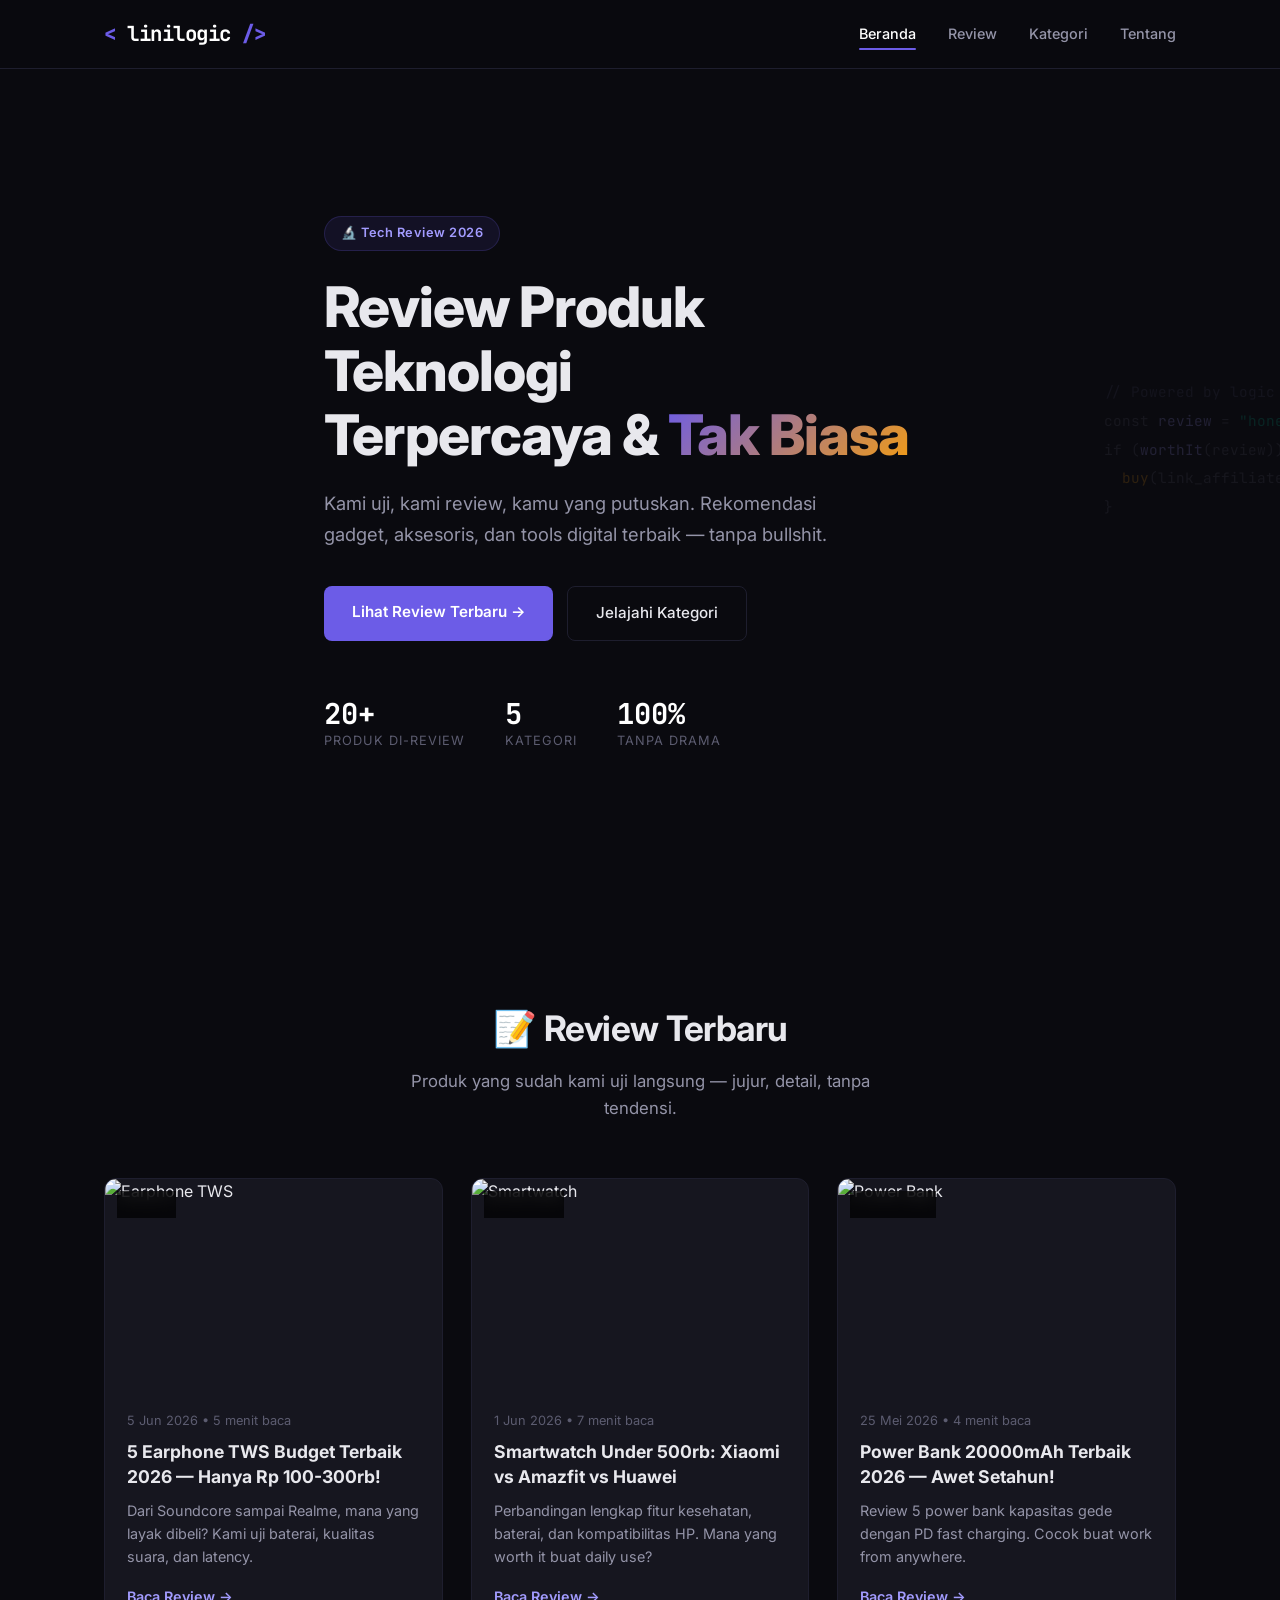
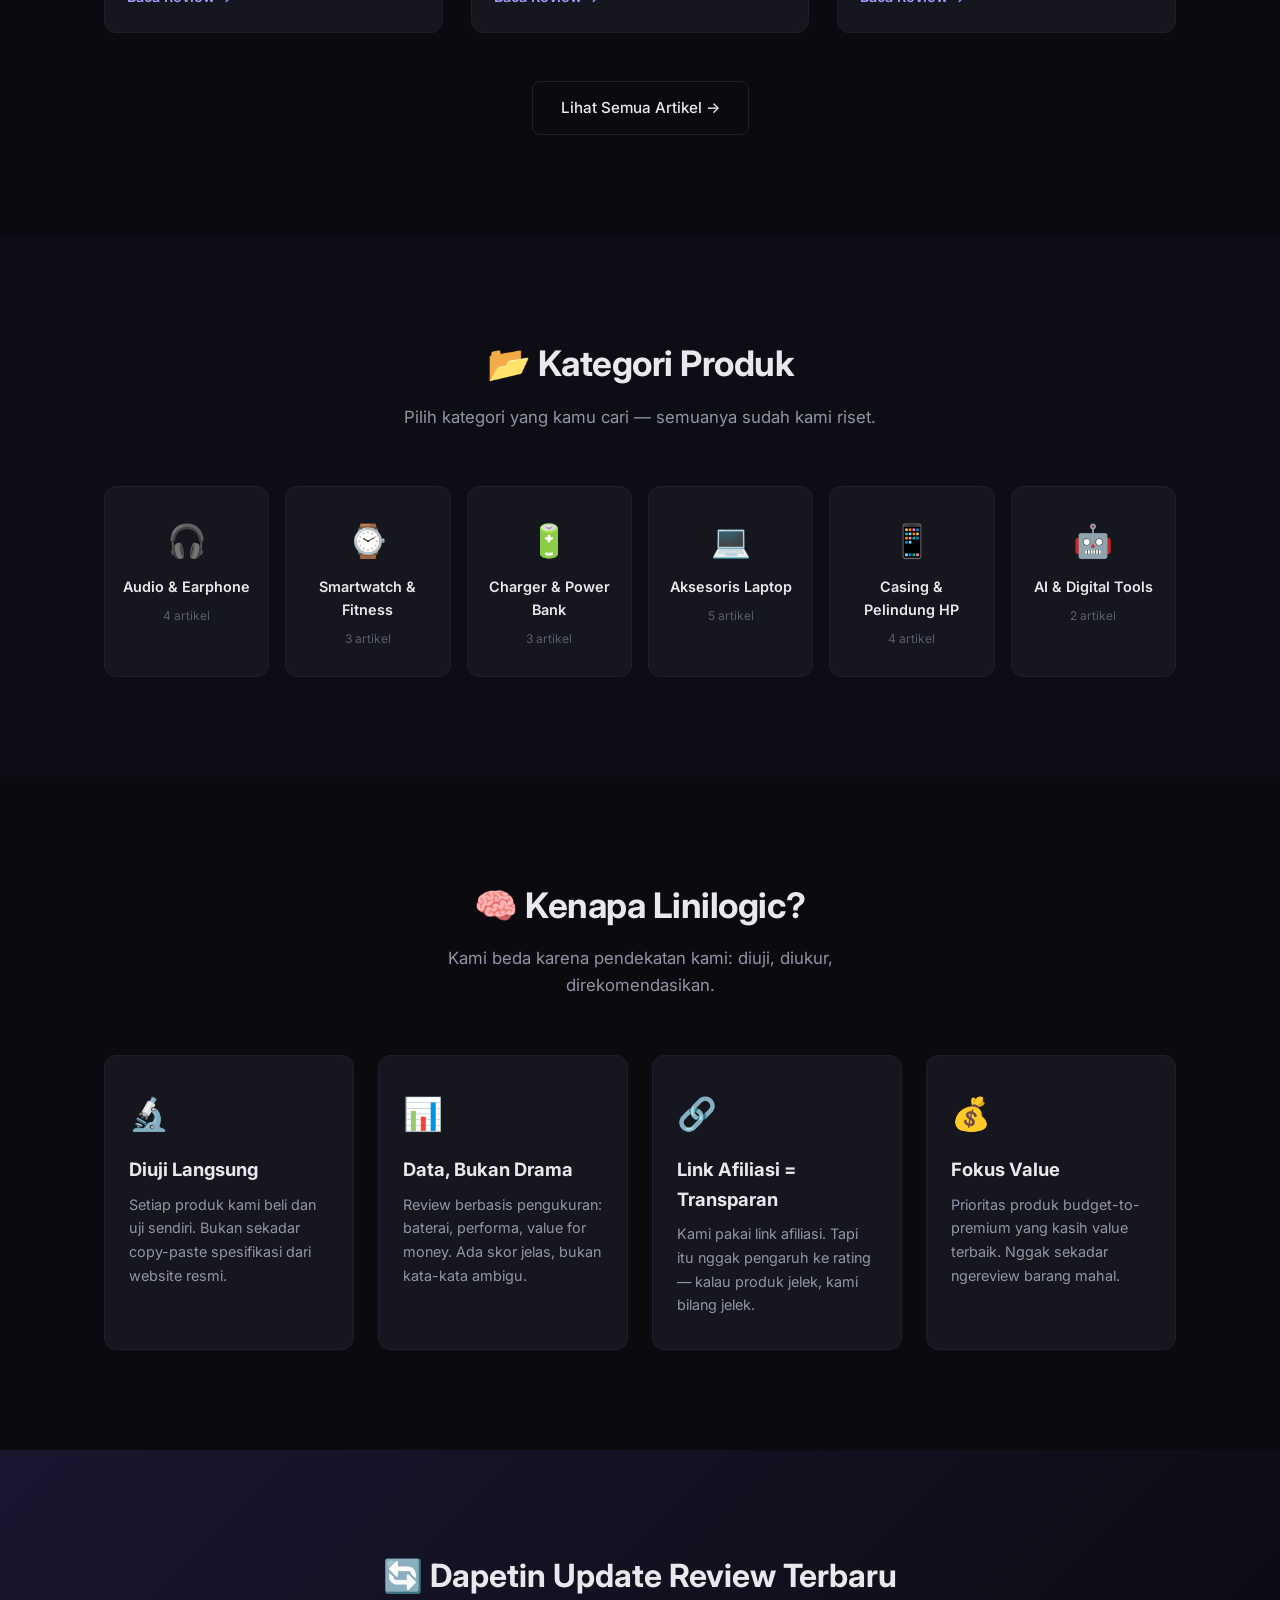
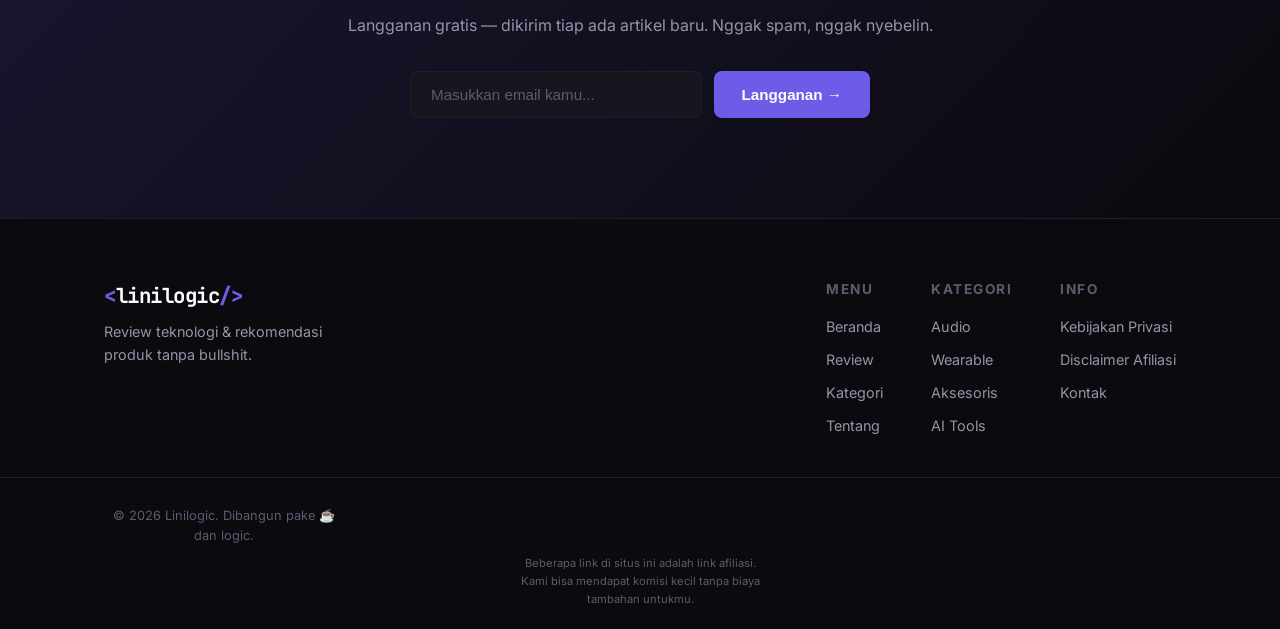
==== index.html @ 6d286528 "Initial commit: landing page + review TWS earphone + struktur website" ====
<!DOCTYPE html>
<html lang="id">
<head>
  <meta charset="UTF-8" />
  <meta name="viewport" content="width=device-width, initial-scale=1.0" />
  <meta name="description" content="Linilogic - Review gadget, teknologi, dan rekomendasi produk terbaik 2026. Temukan smartwatch, earphone TWS, aksesoris laptop dan lainnya." />
  <title>Linilogic — Review Teknologi & Rekomendasi Produk</title>
  <link rel="stylesheet" href="css/style.css" />
  <link rel="preconnect" href="https://fonts.googleapis.com" />
  <link href="https://fonts.googleapis.com/css2?family=Inter:wght@400;500;600;700;800&family=JetBrains+Mono:wght@400;600&display=swap" rel="stylesheet" />
</head>
<body>

  <!-- ===== NAVBAR ===== -->
  <nav class="navbar">
    <div class="container nav-container">
      <a href="." class="logo">
        <span class="logo-accent">&lt;</span>
        linilogic
        <span class="logo-accent">/&gt;</span>
      </a>
      <div class="nav-links">
        <a href="." class="active">Beranda</a>
        <a href="reviews/">Review</a>
        <a href="#kategori">Kategori</a>
        <a href="#tentang">Tentang</a>
      </div>
      <button class="mobile-menu-btn" onclick="this.parentElement.classList.toggle('open')">☰</button>
    </div>
  </nav>

  <!-- ===== HERO SECTION ===== -->
  <section class="hero">
    <div class="container hero-content">
      <div class="hero-badge">🔬 Tech Review 2026</div>
      <h1>Review Produk Teknologi<br/>Terpercaya & <span class="gradient-text">Tak Biasa</span></h1>
      <p class="hero-sub">Kami uji, kami review, kamu yang putuskan. Rekomendasi gadget, aksesoris, dan tools digital terbaik — tanpa bullshit.</p>
      <div class="hero-actions">
        <a href="#artikel" class="btn-primary">Lihat Review Terbaru →</a>
        <a href="#kategori" class="btn-secondary">Jelajahi Kategori</a>
      </div>
      <div class="hero-stats">
        <div class="stat-item">
          <span class="stat-number">20+</span>
          <span class="stat-label">Produk Di-review</span>
        </div>
        <div class="stat-item">
          <span class="stat-number">5</span>
          <span class="stat-label">Kategori</span>
        </div>
        <div class="stat-item">
          <span class="stat-number">100%</span>
          <span class="stat-label">Tanpa Drama</span>
        </div>
      </div>
    </div>
    <div class="hero-decoration">
      <div class="code-snippet">
        <span class="code-comment">// Powered by logic</span>
        <span>const <span class="code-keyword">review</span> = <span class="code-string">"honest"</span>;</span>
        <span>if (<span class="code-keyword">worthIt</span>(review)) {</span>
        <span>&nbsp;&nbsp;<span class="code-func">buy</span>(link_affiliate);</span>
        <span>}</span>
      </div>
    </div>
  </section>

  <!-- ===== ARTIKEL TERBARU ===== -->
  <section class="section" id="artikel">
    <div class="container">
      <div class="section-header">
        <h2>📝 Review Terbaru</h2>
        <p>Produk yang sudah kami uji langsung — jujur, detail, tanpa tendensi.</p>
      </div>
      <div class="article-grid">

        <!-- Card 1 -->
        <article class="card">
          <div class="card-image">
            <img src="https://images.unsplash.com/photo-1606220945770-b5b6b2c55bf2?w=400&q=80" alt="Earphone TWS" loading="lazy" />
            <span class="card-category">Audio</span>
          </div>
          <div class="card-body">
            <div class="card-meta">5 Jun 2026 • 5 menit baca</div>
            <h3><a href="reviews/earphone-tws-terbaik-2026.html">5 Earphone TWS Budget Terbaik 2026 — Hanya Rp 100-300rb!</a></h3>
            <p>Dari Soundcore sampai Realme, mana yang layak dibeli? Kami uji baterai, kualitas suara, dan latency.</p>
            <a href="reviews/earphone-tws-terbaik-2026.html" class="card-cta">Baca Review →</a>
          </div>
        </article>

        <!-- Card 2 -->
        <article class="card">
          <div class="card-image">
            <img src="https://images.unsplash.com/photo-1523275335684-37898b6baf30?w=400&q=80" alt="Smartwatch" loading="lazy" />
            <span class="card-category">Wearable</span>
          </div>
          <div class="card-body">
            <div class="card-meta">1 Jun 2026 • 7 menit baca</div>
            <h3><a href="#">Smartwatch Under 500rb: Xiaomi vs Amazfit vs Huawei</a></h3>
            <p>Perbandingan lengkap fitur kesehatan, baterai, dan kompatibilitas HP. Mana yang worth it buat daily use?</p>
            <a href="#" class="card-cta">Baca Review →</a>
          </div>
        </article>

        <!-- Card 3 -->
        <article class="card">
          <div class="card-image">
            <img src="https://images.unsplash.com/photo-1585829365295-ab7cd400c167?w=400&q=80" alt="Power Bank" loading="lazy" />
            <span class="card-category">Aksesoris</span>
          </div>
          <div class="card-body">
            <div class="card-meta">25 Mei 2026 • 4 menit baca</div>
            <h3><a href="#">Power Bank 20000mAh Terbaik 2026 — Awet Setahun!</a></h3>
            <p>Review 5 power bank kapasitas gede dengan PD fast charging. Cocok buat work from anywhere.</p>
            <a href="#" class="card-cta">Baca Review →</a>
          </div>
        </article>

      </div>
      <div class="section-footer">
        <a href="reviews/" class="btn-secondary">Lihat Semua Artikel →</a>
      </div>
    </div>
  </section>

  <!-- ===== KATEGORI ===== -->
  <section class="section section-dark" id="kategori">
    <div class="container">
      <div class="section-header">
        <h2>📂 Kategori Produk</h2>
        <p>Pilih kategori yang kamu cari — semuanya sudah kami riset.</p>
      </div>
      <div class="category-grid">
        <a href="#" class="category-card">
          <span class="category-icon">🎧</span>
          <span class="category-name">Audio & Earphone</span>
          <span class="category-count">4 artikel</span>
        </a>
        <a href="#" class="category-card">
          <span class="category-icon">⌚</span>
          <span class="category-name">Smartwatch & Fitness</span>
          <span class="category-count">3 artikel</span>
        </a>
        <a href="#" class="category-card">
          <span class="category-icon">🔋</span>
          <span class="category-name">Charger & Power Bank</span>
          <span class="category-count">3 artikel</span>
        </a>
        <a href="#" class="category-card">
          <span class="category-icon">💻</span>
          <span class="category-name">Aksesoris Laptop</span>
          <span class="category-count">5 artikel</span>
        </a>
        <a href="#" class="category-card">
          <span class="category-icon">📱</span>
          <span class="category-name">Casing & Pelindung HP</span>
          <span class="category-count">4 artikel</span>
        </a>
        <a href="#" class="category-card">
          <span class="category-icon">🤖</span>
          <span class="category-name">AI & Digital Tools</span>
          <span class="category-count">2 artikel</span>
        </a>
      </div>
    </div>
  </section>

  <!-- ===== KENAPA LINILOGIC ===== -->
  <section class="section" id="tentang">
    <div class="container">
      <div class="section-header">
        <h2>🧠 Kenapa Linilogic?</h2>
        <p>Kami beda karena pendekatan kami: diuji, diukur, direkomendasikan.</p>
      </div>
      <div class="features-grid">
        <div class="feature-item">
          <div class="feature-icon">🔬</div>
          <h3>Diuji Langsung</h3>
          <p>Setiap produk kami beli dan uji sendiri. Bukan sekadar copy-paste spesifikasi dari website resmi.</p>
        </div>
        <div class="feature-item">
          <div class="feature-icon">📊</div>
          <h3>Data, Bukan Drama</h3>
          <p>Review berbasis pengukuran: baterai, performa, value for money. Ada skor jelas, bukan kata-kata ambigu.</p>
        </div>
        <div class="feature-item">
          <div class="feature-icon">🔗</div>
          <h3>Link Afiliasi = Transparan</h3>
          <p>Kami pakai link afiliasi. Tapi itu nggak pengaruh ke rating — kalau produk jelek, kami bilang jelek.</p>
        </div>
        <div class="feature-item">
          <div class="feature-icon">💰</div>
          <h3>Fokus Value</h3>
          <p>Prioritas produk budget-to-premium yang kasih value terbaik. Nggak sekadar ngereview barang mahal.</p>
        </div>
      </div>
    </div>
  </section>

  <!-- ===== CTA / NEWSLETTER ===== -->
  <section class="section section-cta">
    <div class="container">
      <h2>🔄 Dapetin Update Review Terbaru</h2>
      <p>Langganan gratis — dikirim tiap ada artikel baru. Nggak spam, nggak nyebelin.</p>
      <form class="subscribe-form" onsubmit="event.preventDefault(); alert('✅ Fitur newsletter menyusul! Pantau terus linilogic.my.id')">
        <input type="email" placeholder="Masukkan email kamu..." required />
        <button type="submit" class="btn-primary">Langganan →</button>
      </form>
    </div>
  </section>

  <!-- ===== FOOTER ===== -->
  <footer class="footer">
    <div class="container footer-content">
      <div>
        <a href="." class="logo">
          <span class="logo-accent">&lt;</span>linilogic<span class="logo-accent">/&gt;</span>
        </a>
        <p>Review teknologi & rekomendasi produk tanpa bullshit.</p>
      </div>
      <div class="footer-links">
        <div class="footer-col">
          <h4>Menu</h4>
          <a href=".">Beranda</a>
          <a href="reviews/">Review</a>
          <a href="#kategori">Kategori</a>
          <a href="#tentang">Tentang</a>
        </div>
        <div class="footer-col">
          <h4>Kategori</h4>
          <a href="#">Audio</a>
          <a href="#">Wearable</a>
          <a href="#">Aksesoris</a>
          <a href="#">AI Tools</a>
        </div>
        <div class="footer-col">
          <h4>Info</h4>
          <a href="#">Kebijakan Privasi</a>
          <a href="#">Disclaimer Afiliasi</a>
          <a href="#">Kontak</a>
        </div>
      </div>
    </div>
    <div class="footer-bottom">
      <div class="container">
        <p>© 2026 Linilogic. Dibangun pake ☕ dan logic.</p>
        <p class="affiliate-disclaimer">Beberapa link di situs ini adalah link afiliasi. Kami bisa mendapat komisi kecil tanpa biaya tambahan untukmu.</p>
      </div>
    </div>
  </footer>

</body>
</html>
---- css/style.css ----
/* ============================================
   Linilogic.my.id - Style Sheet
   Dark theme · Tech vibe · Clean typography
   ============================================ */

/* ---------- RESET & BASE ---------- */
*, *::before, *::after {
  margin: 0;
  padding: 0;
  box-sizing: border-box;
}

:root {
  --bg-primary: #0a0a0f;
  --bg-secondary: #111118;
  --bg-card: #16161f;
  --bg-card-hover: #1c1c28;
  --bg-section-dark: #0d0d15;

  --text-primary: #e8e8ed;
  --text-secondary: #9494a8;
  --text-muted: #5c5c70;

  --accent: #6c5ce7;
  --accent-light: #a29bfe;
  --accent-glow: rgba(108, 92, 231, 0.15);
  --accent-orange: #f39c12;
  --accent-green: #00b894;

  --border: #1e1e2e;
  --border-hover: #2d2d42;

  --radius: 12px;
  --radius-sm: 8px;
  --radius-lg: 20px;

  --font-sans: 'Inter', -apple-system, BlinkMacSystemFont, 'Segoe UI', sans-serif;
  --font-mono: 'JetBrains Mono', 'Fira Code', monospace;
}

html {
  scroll-behavior: smooth;
}

body {
  font-family: var(--font-sans);
  background: var(--bg-primary);
  color: var(--text-primary);
  line-height: 1.6;
  -webkit-font-smoothing: antialiased;
}

a {
  color: var(--accent-light);
  text-decoration: none;
  transition: color 0.2s;
}
a:hover {
  color: #fff;
}

img {
  max-width: 100%;
  height: auto;
  display: block;
}

.container {
  max-width: 1120px;
  margin: 0 auto;
  padding: 0 24px;
}

/* ---------- NAVBAR ---------- */
.navbar {
  position: fixed;
  top: 0;
  left: 0;
  right: 0;
  z-index: 100;
  background: rgba(10, 10, 15, 0.85);
  backdrop-filter: blur(20px);
  -webkit-backdrop-filter: blur(20px);
  border-bottom: 1px solid var(--border);
}

.nav-container {
  display: flex;
  align-items: center;
  justify-content: space-between;
  height: 68px;
}

.logo {
  font-family: var(--font-mono);
  font-size: 1.3rem;
  font-weight: 700;
  color: #fff !important;
  letter-spacing: -0.5px;
}

.logo-accent {
  color: var(--accent);
  font-weight: 800;
}

.nav-links {
  display: flex;
  gap: 32px;
}

.nav-links a {
  font-size: 0.9rem;
  font-weight: 500;
  color: var(--text-secondary);
  transition: color 0.2s;
  position: relative;
}

.nav-links a:hover,
.nav-links a.active {
  color: #fff;
}

.nav-links a.active::after {
  content: '';
  position: absolute;
  bottom: -4px;
  left: 0;
  right: 0;
  height: 2px;
  background: var(--accent);
  border-radius: 2px;
}

.mobile-menu-btn {
  display: none;
  background: none;
  border: none;
  color: var(--text-primary);
  font-size: 1.5rem;
  cursor: pointer;
}

/* ---------- HERO ---------- */
.hero {
  min-height: 100vh;
  display: flex;
  align-items: center;
  position: relative;
  overflow: hidden;
  padding-top: 68px;
}

.hero-content {
  position: relative;
  z-index: 2;
  max-width: 680px;
}

.hero-badge {
  display: inline-block;
  font-size: 0.8rem;
  font-weight: 600;
  color: var(--accent-light);
  background: rgba(108, 92, 231, 0.1);
  border: 1px solid rgba(108, 92, 231, 0.2);
  padding: 6px 16px;
  border-radius: 100px;
  margin-bottom: 24px;
  letter-spacing: 0.5px;
}

.hero h1 {
  font-size: 3.5rem;
  font-weight: 800;
  line-height: 1.15;
  letter-spacing: -1px;
  margin-bottom: 20px;
}

.gradient-text {
  background: linear-gradient(135deg, var(--accent), var(--accent-orange));
  -webkit-background-clip: text;
  -webkit-text-fill-color: transparent;
  background-clip: text;
}

.hero-sub {
  font-size: 1.15rem;
  color: var(--text-secondary);
  max-width: 520px;
  margin-bottom: 36px;
  line-height: 1.7;
}

.hero-actions {
  display: flex;
  gap: 14px;
  flex-wrap: wrap;
  margin-bottom: 56px;
}

.btn-primary {
  display: inline-block;
  background: var(--accent);
  color: #fff !important;
  font-weight: 600;
  font-size: 0.95rem;
  padding: 14px 28px;
  border-radius: var(--radius-sm);
  transition: all 0.25s;
  border: none;
  cursor: pointer;
}

.btn-primary:hover {
  background: #5a4bd1;
  transform: translateY(-2px);
  box-shadow: 0 8px 30px var(--accent-glow);
}

.btn-secondary {
  display: inline-block;
  background: transparent;
  color: var(--text-primary) !important;
  font-weight: 500;
  font-size: 0.95rem;
  padding: 14px 28px;
  border-radius: var(--radius-sm);
  border: 1px solid var(--border);
  transition: all 0.25s;
}

.btn-secondary:hover {
  border-color: var(--accent);
  color: #fff !important;
  background: rgba(108, 92, 231, 0.05);
}

.hero-stats {
  display: flex;
  gap: 40px;
}

.stat-item {
  display: flex;
  flex-direction: column;
}

.stat-number {
  font-family: var(--font-mono);
  font-size: 1.8rem;
  font-weight: 700;
  color: #fff;
  line-height: 1.2;
}

.stat-label {
  font-size: 0.8rem;
  color: var(--text-muted);
  text-transform: uppercase;
  letter-spacing: 1px;
}

/* Code decoration */
.hero-decoration {
  position: absolute;
  right: -40px;
  top: 50%;
  transform: translateY(-50%);
  z-index: 1;
  opacity: 0.15;
  pointer-events: none;
}

.code-snippet {
  font-family: var(--font-mono);
  font-size: 0.9rem;
  line-height: 2;
  color: var(--text-muted);
  display: flex;
  flex-direction: column;
}

.code-comment {
  color: #4a4a6a;
}

.code-keyword {
  color: var(--accent-light);
}

.code-string {
  color: var(--accent-green);
}

.code-func {
  color: var(--accent-orange);
}

/* ---------- SECTIONS ---------- */
.section {
  padding: 100px 0;
}

.section-dark {
  background: var(--bg-section-dark);
}

.section-header {
  text-align: center;
  margin-bottom: 56px;
}

.section-header h2 {
  font-size: 2.2rem;
  font-weight: 700;
  margin-bottom: 12px;
  letter-spacing: -0.5px;
}

.section-header p {
  color: var(--text-secondary);
  font-size: 1.05rem;
  max-width: 500px;
  margin: 0 auto;
}

.section-footer {
  text-align: center;
  margin-top: 48px;
}

/* ---------- ARTICLE CARDS ---------- */
.article-grid {
  display: grid;
  grid-template-columns: repeat(auto-fill, minmax(310px, 1fr));
  gap: 28px;
}

.card {
  background: var(--bg-card);
  border: 1px solid var(--border);
  border-radius: var(--radius);
  overflow: hidden;
  transition: all 0.3s ease;
}

.card:hover {
  background: var(--bg-card-hover);
  border-color: var(--border-hover);
  transform: translateY(-4px);
  box-shadow: 0 20px 60px rgba(0, 0, 0, 0.4);
}

.card-image {
  position: relative;
  aspect-ratio: 16 / 10;
  overflow: hidden;
}

.card-image img {
  width: 100%;
  height: 100%;
  object-fit: cover;
  transition: transform 0.4s ease;
}

.card:hover .card-image img {
  transform: scale(1.03);
}

.card-category {
  position: absolute;
  top: 12px;
  left: 12px;
  background: rgba(0, 0, 0, 0.7);
  backdrop-filter: blur(8px);
  color: #fff;
  font-size: 0.75rem;
  font-weight: 600;
  padding: 4px 12px;
  border-radius: 100px;
  letter-spacing: 0.3px;
}

.card-body {
  padding: 22px;
}

.card-meta {
  font-size: 0.8rem;
  color: var(--text-muted);
  margin-bottom: 8px;
}

.card-body h3 {
  font-size: 1.1rem;
  font-weight: 700;
  line-height: 1.4;
  margin-bottom: 10px;
}

.card-body h3 a {
  color: var(--text-primary) !important;
}

.card-body h3 a:hover {
  color: var(--accent-light) !important;
}

.card-body p {
  color: var(--text-secondary);
  font-size: 0.9rem;
  line-height: 1.6;
  margin-bottom: 16px;
}

.card-cta {
  font-weight: 600;
  font-size: 0.9rem;
  color: var(--accent-light) !important;
}

/* ---------- CATEGORIES ---------- */
.category-grid {
  display: grid;
  grid-template-columns: repeat(auto-fill, minmax(160px, 1fr));
  gap: 16px;
}

.category-card {
  display: flex;
  flex-direction: column;
  align-items: center;
  gap: 8px;
  padding: 28px 16px;
  background: var(--bg-card);
  border: 1px solid var(--border);
  border-radius: var(--radius);
  text-align: center;
  transition: all 0.25s;
  color: var(--text-primary) !important;
}

.category-card:hover {
  background: var(--bg-card-hover);
  border-color: var(--accent);
  transform: translateY(-3px);
  box-shadow: 0 12px 40px var(--accent-glow);
}

.category-icon {
  font-size: 2rem;
}

.category-name {
  font-weight: 600;
  font-size: 0.9rem;
}

.category-count {
  font-size: 0.75rem;
  color: var(--text-muted);
}

/* ---------- FEATURES ---------- */
.features-grid {
  display: grid;
  grid-template-columns: repeat(auto-fill, minmax(230px, 1fr));
  gap: 24px;
}

.feature-item {
  background: var(--bg-card);
  border: 1px solid var(--border);
  border-radius: var(--radius);
  padding: 32px 24px;
  transition: border-color 0.2s;
}

.feature-item:hover {
  border-color: var(--border-hover);
}

.feature-icon {
  font-size: 2rem;
  margin-bottom: 16px;
}

.feature-item h3 {
  font-size: 1.15rem;
  font-weight: 700;
  margin-bottom: 8px;
}

.feature-item p {
  color: var(--text-secondary);
  font-size: 0.9rem;
  line-height: 1.65;
}

/* ---------- CTA ---------- */
.section-cta {
  background: linear-gradient(135deg, var(--accent-glow), transparent);
  text-align: center;
}

.section-cta h2 {
  font-size: 2rem;
  font-weight: 700;
  margin-bottom: 12px;
}

.section-cta p {
  color: var(--text-secondary);
  margin-bottom: 32px;
}

.subscribe-form {
  display: flex;
  gap: 12px;
  max-width: 460px;
  margin: 0 auto;
}

.subscribe-form input {
  flex: 1;
  padding: 14px 20px;
  border-radius: var(--radius-sm);
  border: 1px solid var(--border);
  background: var(--bg-card);
  color: var(--text-primary);
  font-size: 0.95rem;
  outline: none;
  transition: border-color 0.2s;
}

.subscribe-form input:focus {
  border-color: var(--accent);
}

.subscribe-form input::placeholder {
  color: var(--text-muted);
}

/* ---------- FOOTER ---------- */
.footer {
  border-top: 1px solid var(--border);
  padding-top: 60px;
}

.footer-content {
  display: flex;
  justify-content: space-between;
  gap: 48px;
  flex-wrap: wrap;
  padding-bottom: 40px;
}

.footer p {
  color: var(--text-secondary);
  font-size: 0.9rem;
  margin-top: 8px;
  max-width: 240px;
}

.footer-links {
  display: flex;
  gap: 48px;
  flex-wrap: wrap;
}

.footer-col {
  display: flex;
  flex-direction: column;
  gap: 10px;
}

.footer-col h4 {
  font-size: 0.85rem;
  font-weight: 700;
  text-transform: uppercase;
  letter-spacing: 1.5px;
  color: var(--text-muted);
  margin-bottom: 4px;
}

.footer-col a {
  font-size: 0.9rem;
  color: var(--text-secondary) !important;
}

.footer-col a:hover {
  color: #fff !important;
}

.footer-bottom {
  border-top: 1px solid var(--border);
  padding: 20px 0;
  text-align: center;
}

.footer-bottom p {
  font-size: 0.8rem;
  color: var(--text-muted);
}

.affiliate-disclaimer {
  margin-top: 6px;
  font-size: 0.7rem !important;
  color: var(--text-muted);
  max-width: 500px;
  margin-left: auto;
  margin-right: auto;
}

/* ---------- RESPONSIVE ---------- */
@media (max-width: 900px) {
  .hero h1 {
    font-size: 2.5rem;
  }

  .hero-decoration {
    display: none;
  }

  .article-grid {
    grid-template-columns: 1fr;
  }

  .features-grid {
    grid-template-columns: 1fr 1fr;
  }

  .footer-content {
    flex-direction: column;
  }
}

@media (max-width: 640px) {
  .nav-links {
    display: none;
  }

  .navbar.open .nav-links {
    display: flex;
    flex-direction: column;
    position: absolute;
    top: 68px;
    left: 0;
    right: 0;
    background: var(--bg-primary);
    border-bottom: 1px solid var(--border);
    padding: 20px 24px;
    gap: 16px;
  }

  .mobile-menu-btn {
    display: block;
  }

  .hero h1 {
    font-size: 2rem;
  }

  .hero-stats {
    gap: 24px;
  }

  .stat-number {
    font-size: 1.4rem;
  }

  .features-grid {
    grid-template-columns: 1fr;
  }

  .category-grid {
    grid-template-columns: repeat(2, 1fr);
  }

  .subscribe-form {
    flex-direction: column;
  }

  .section {
    padding: 60px 0;
  }

  .footer-links {
    gap: 24px;
  }
}
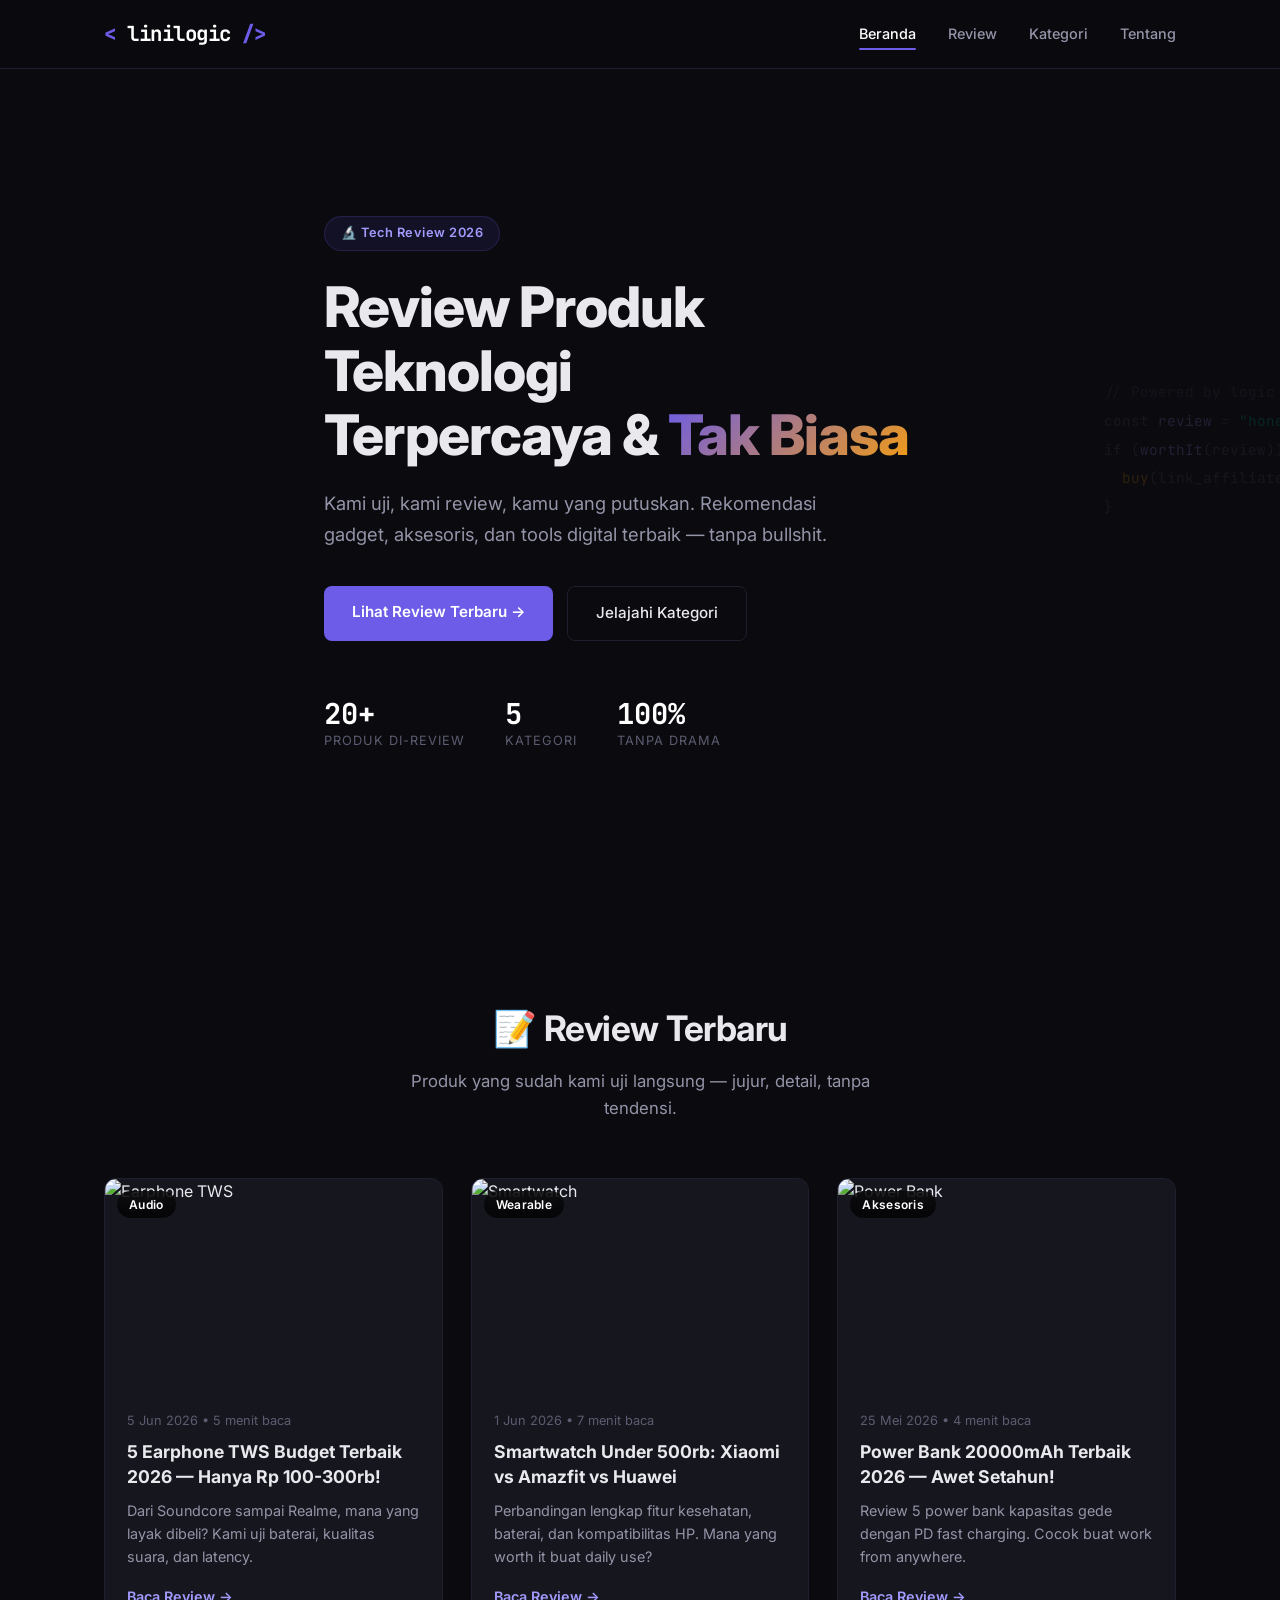
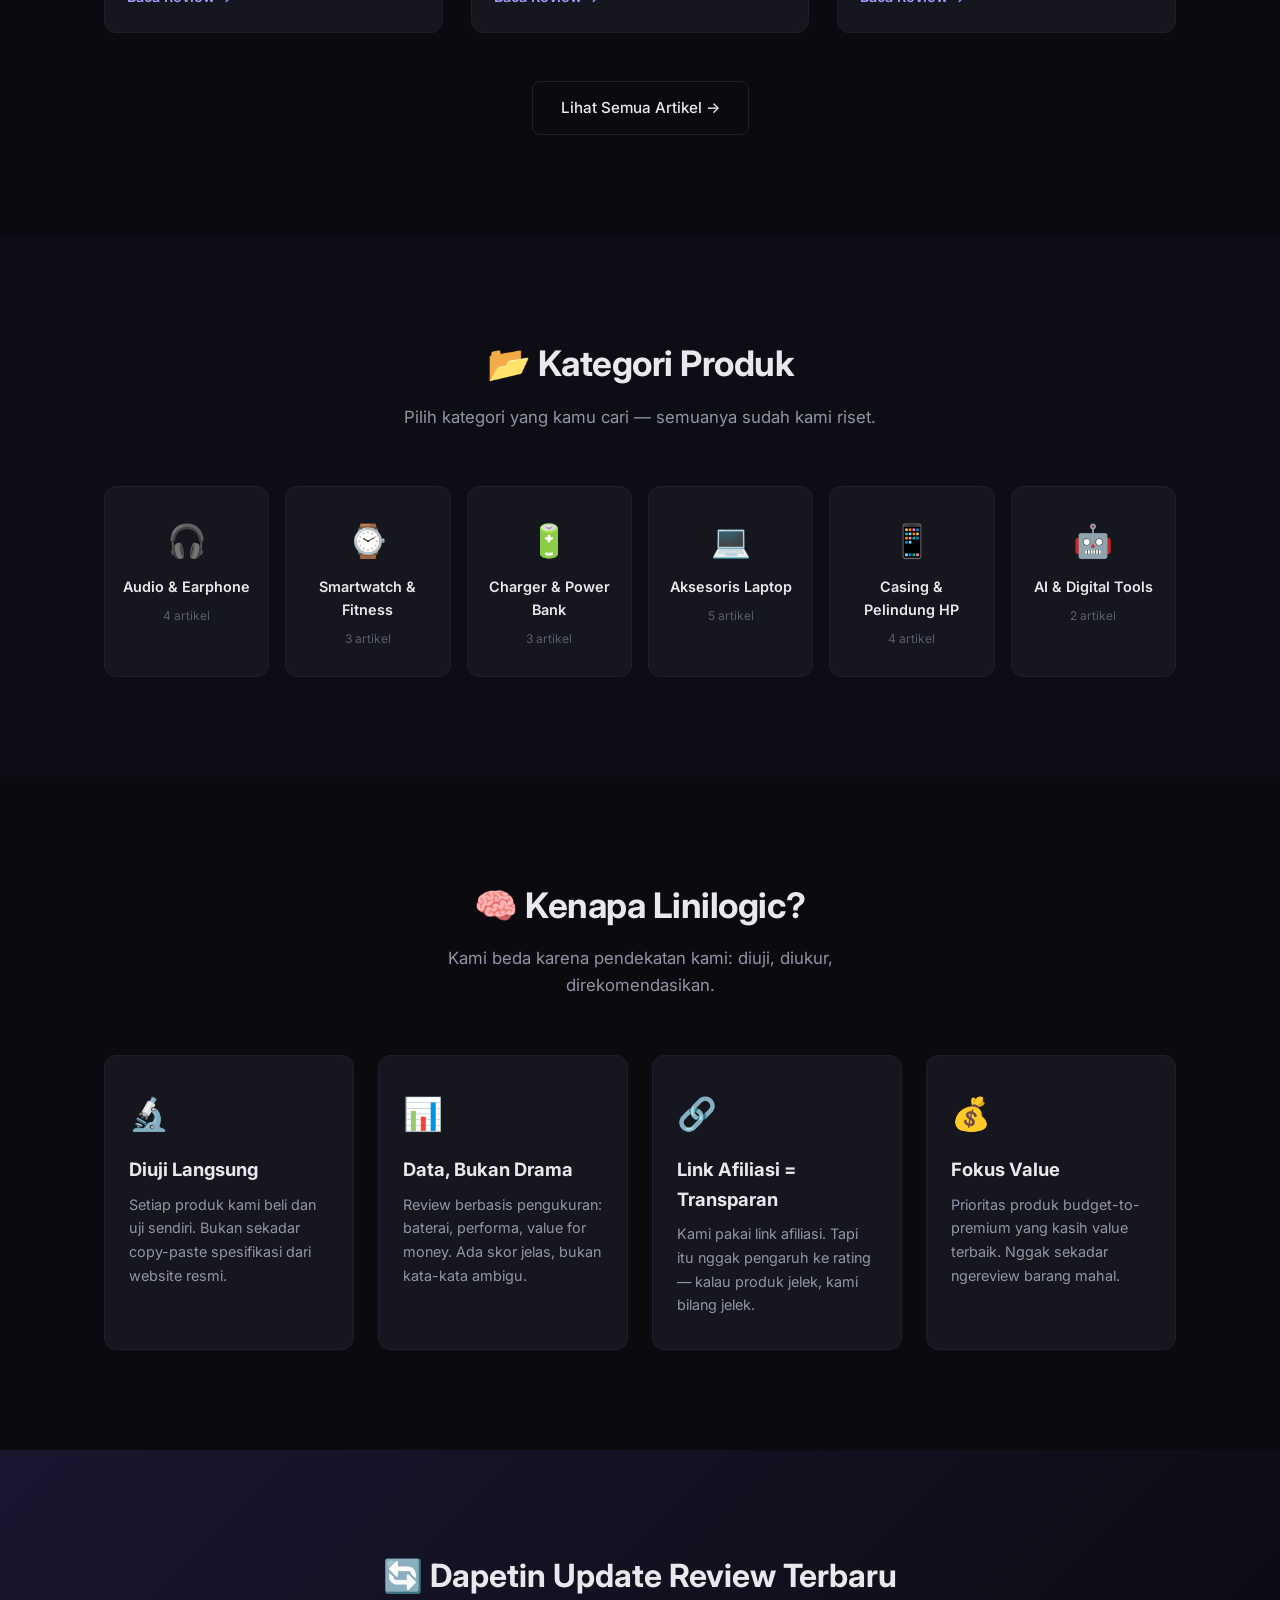
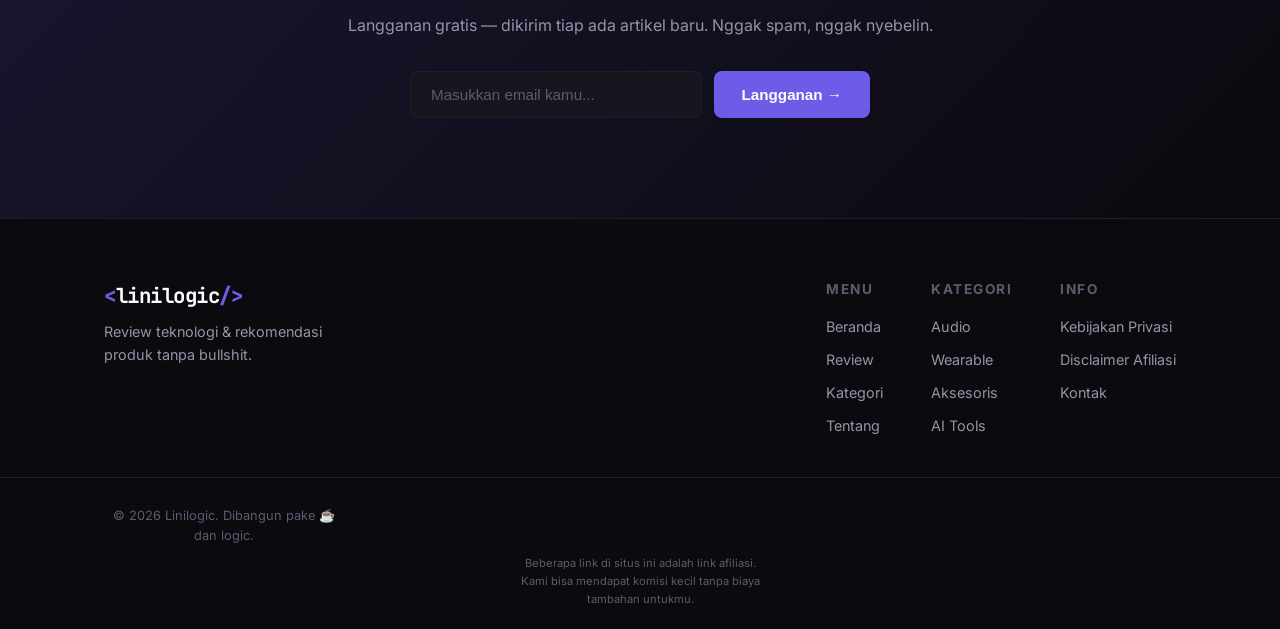
==== commit b9aa827b: "feat: add privacy, disclaimer, contact pages + 2 new review articles (smartwatch, powerbank) + updat" ====
--- a/index.html
+++ b/index.html
@@ -96,9 +96,9 @@
           </div>
           <div class="card-body">
             <div class="card-meta">1 Jun 2026 • 7 menit baca</div>
-            <h3><a href="#">Smartwatch Under 500rb: Xiaomi vs Amazfit vs Huawei</a></h3>
+            <h3><a href="reviews/smartwatch-under-500rb-2026.html">Smartwatch Under 500rb: Xiaomi vs Amazfit vs Huawei</a></h3>
             <p>Perbandingan lengkap fitur kesehatan, baterai, dan kompatibilitas HP. Mana yang worth it buat daily use?</p>
-            <a href="#" class="card-cta">Baca Review →</a>
+            <a href="reviews/smartwatch-under-500rb-2026.html" class="card-cta">Baca Review →</a>
           </div>
         </article>
 
@@ -110,9 +110,9 @@
           </div>
           <div class="card-body">
             <div class="card-meta">25 Mei 2026 • 4 menit baca</div>
-            <h3><a href="#">Power Bank 20000mAh Terbaik 2026 — Awet Setahun!</a></h3>
+            <h3><a href="reviews/power-bank-20000mah-terbaik-2026.html">Power Bank 20000mAh Terbaik 2026 — Awet Setahun!</a></h3>
             <p>Review 5 power bank kapasitas gede dengan PD fast charging. Cocok buat work from anywhere.</p>
-            <a href="#" class="card-cta">Baca Review →</a>
+            <a href="reviews/power-bank-20000mah-terbaik-2026.html" class="card-cta">Baca Review →</a>
           </div>
         </article>
 
@@ -131,32 +131,32 @@
         <p>Pilih kategori yang kamu cari — semuanya sudah kami riset.</p>
       </div>
       <div class="category-grid">
-        <a href="#" class="category-card">
+        <a href="reviews/earphone-tws-terbaik-2026.html" class="category-card">
           <span class="category-icon">🎧</span>
           <span class="category-name">Audio & Earphone</span>
           <span class="category-count">4 artikel</span>
         </a>
-        <a href="#" class="category-card">
+        <a href="reviews/smartwatch-under-500rb-2026.html" class="category-card">
           <span class="category-icon">⌚</span>
           <span class="category-name">Smartwatch & Fitness</span>
           <span class="category-count">3 artikel</span>
         </a>
-        <a href="#" class="category-card">
+        <a href="reviews/power-bank-20000mah-terbaik-2026.html" class="category-card">
           <span class="category-icon">🔋</span>
           <span class="category-name">Charger & Power Bank</span>
           <span class="category-count">3 artikel</span>
         </a>
-        <a href="#" class="category-card">
+        <a href="reviews/" class="category-card">
           <span class="category-icon">💻</span>
           <span class="category-name">Aksesoris Laptop</span>
           <span class="category-count">5 artikel</span>
         </a>
-        <a href="#" class="category-card">
+        <a href="reviews/" class="category-card">
           <span class="category-icon">📱</span>
           <span class="category-name">Casing & Pelindung HP</span>
           <span class="category-count">4 artikel</span>
         </a>
-        <a href="#" class="category-card">
+        <a href="reviews/" class="category-card">
           <span class="category-icon">🤖</span>
           <span class="category-name">AI & Digital Tools</span>
           <span class="category-count">2 artikel</span>
@@ -228,16 +228,16 @@
         </div>
         <div class="footer-col">
           <h4>Kategori</h4>
-          <a href="#">Audio</a>
-          <a href="#">Wearable</a>
-          <a href="#">Aksesoris</a>
-          <a href="#">AI Tools</a>
+          <a href="reviews/earphone-tws-terbaik-2026.html">Audio</a>
+          <a href="reviews/smartwatch-under-500rb-2026.html">Wearable</a>
+          <a href="reviews/power-bank-20000mah-terbaik-2026.html">Aksesoris</a>
+          <a href="reviews/">AI Tools</a>
         </div>
         <div class="footer-col">
           <h4>Info</h4>
-          <a href="#">Kebijakan Privasi</a>
-          <a href="#">Disclaimer Afiliasi</a>
-          <a href="#">Kontak</a>
+          <a href="privacy.html">Kebijakan Privasi</a>
+          <a href="disclaimer.html">Disclaimer Afiliasi</a>
+          <a href="contact.html">Kontak</a>
         </div>
       </div>
     </div>
